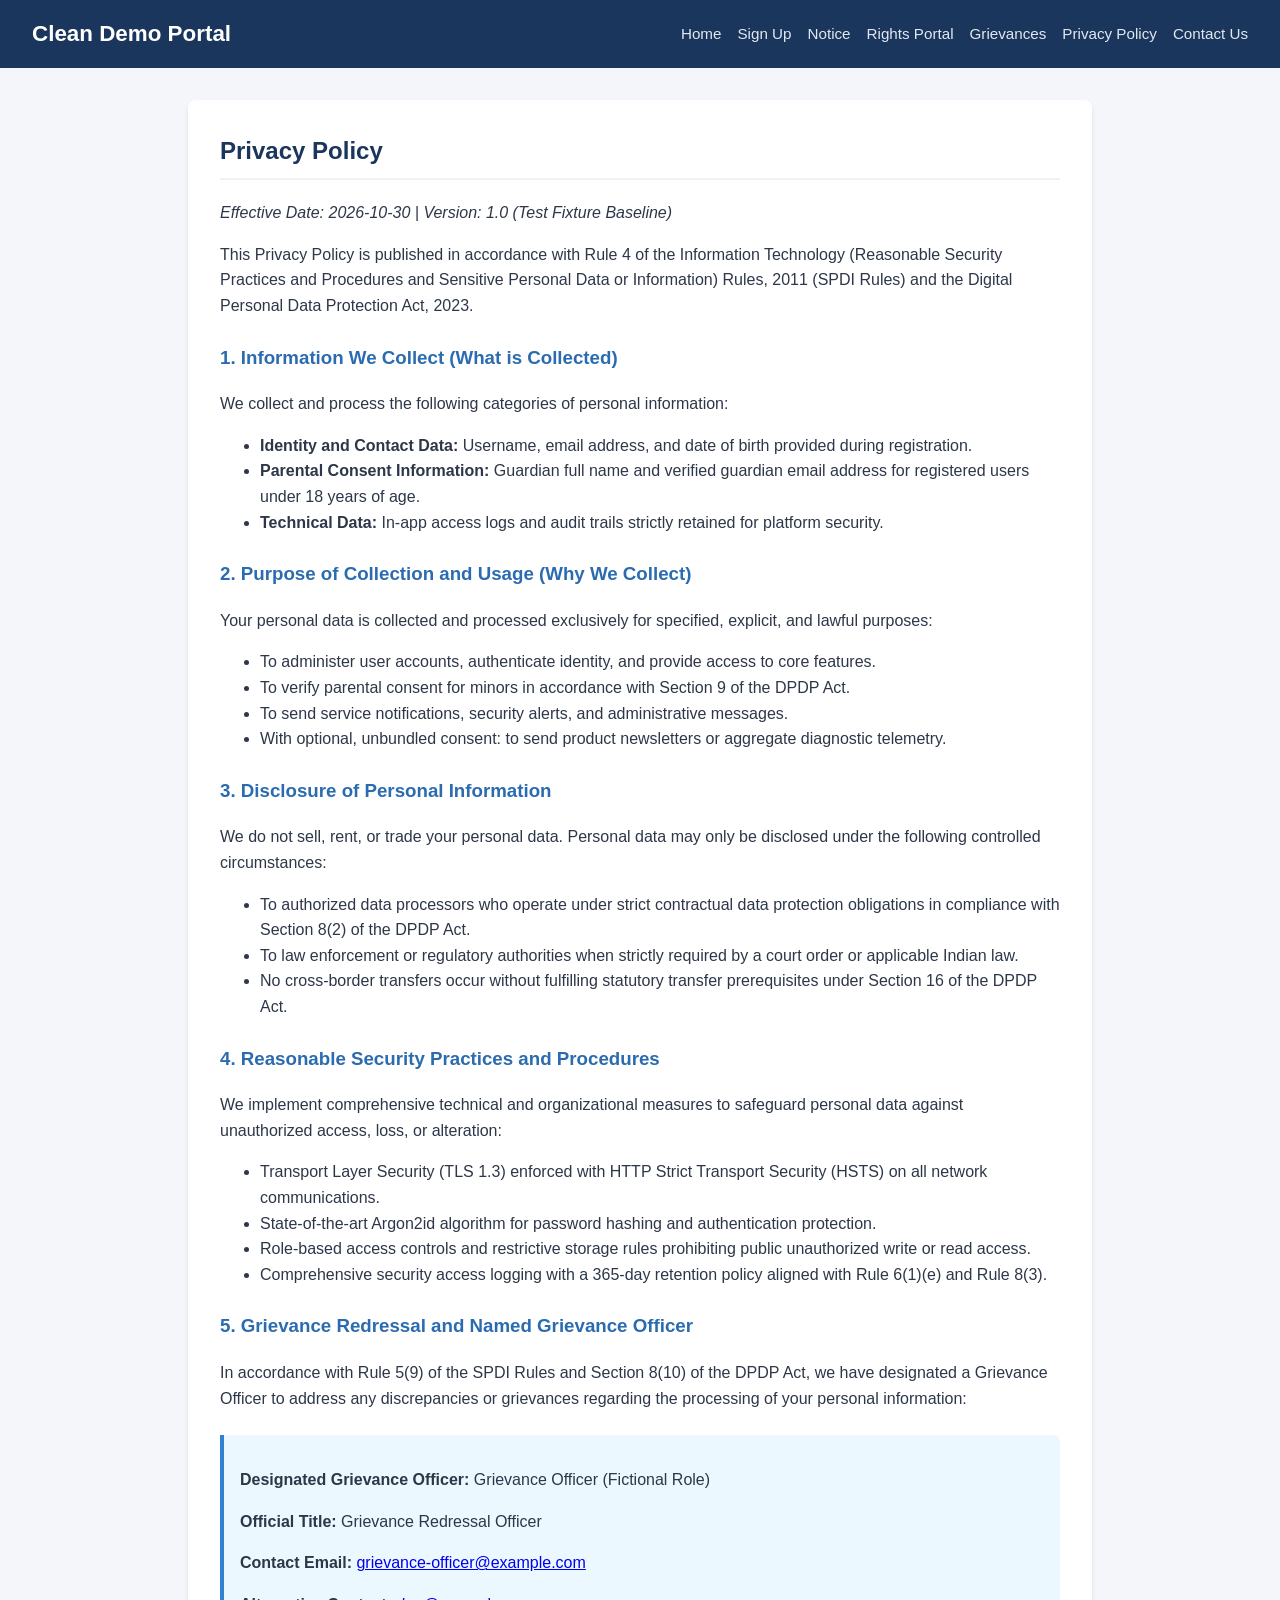
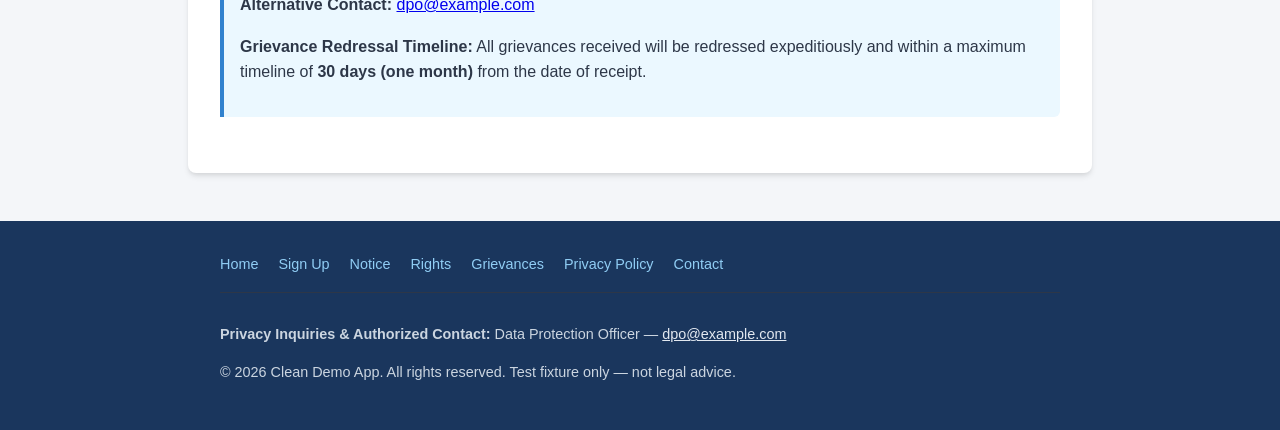
==== demo/clean-app/privacy.html @ c6e099b9 "Add demo fixtures (flawed and clean apps) and expected findings" ====
<!DOCTYPE html>
<html lang="en">
<head>
  <meta charset="UTF-8">
  <meta name="viewport" content="width=device-width, initial-scale=1.0">
  <title>Clean Demo App - Privacy Policy</title>
  <link rel="stylesheet" href="css/style.css">
</head>
<body>
  <header>
    <h1>Clean Demo Portal</h1>
    <nav>
      <a href="index.html">Home</a>
      <a href="signup.html">Sign Up</a>
      <a href="notice.html">Notice</a>
      <a href="rights.html">Rights Portal</a>
      <a href="grievance.html">Grievances</a>
      <a href="privacy.html">Privacy Policy</a>
      <a href="contact.html">Contact Us</a>
    </nav>
  </header>

  <main>
    <h2>Privacy Policy</h2>
    <p><em>Effective Date: 2026-10-30 | Version: 1.0 (Test Fixture Baseline)</em></p>
    <p>This Privacy Policy is published in accordance with Rule 4 of the Information Technology (Reasonable Security Practices and Procedures and Sensitive Personal Data or Information) Rules, 2011 (SPDI Rules) and the Digital Personal Data Protection Act, 2023.</p>

    <!-- SPDI Element 1 & 2: Type of personal data collected (what is collected) -->
    <h3>1. Information We Collect (What is Collected)</h3>
    <p>We collect and process the following categories of personal information:</p>
    <ul>
      <li><strong>Identity and Contact Data:</strong> Username, email address, and date of birth provided during registration.</li>
      <li><strong>Parental Consent Information:</strong> Guardian full name and verified guardian email address for registered users under 18 years of age.</li>
      <li><strong>Technical Data:</strong> In-app access logs and audit trails strictly retained for platform security.</li>
    </ul>

    <!-- SPDI Element 3: Purpose of collection and usage (why) -->
    <h3>2. Purpose of Collection and Usage (Why We Collect)</h3>
    <p>Your personal data is collected and processed exclusively for specified, explicit, and lawful purposes:</p>
    <ul>
      <li>To administer user accounts, authenticate identity, and provide access to core features.</li>
      <li>To verify parental consent for minors in accordance with Section 9 of the DPDP Act.</li>
      <li>To send service notifications, security alerts, and administrative messages.</li>
      <li>With optional, unbundled consent: to send product newsletters or aggregate diagnostic telemetry.</li>
    </ul>

    <!-- SPDI Element 4: Disclosure of information -->
    <h3>3. Disclosure of Personal Information</h3>
    <p>We do not sell, rent, or trade your personal data. Personal data may only be disclosed under the following controlled circumstances:</p>
    <ul>
      <li>To authorized data processors who operate under strict contractual data protection obligations in compliance with Section 8(2) of the DPDP Act.</li>
      <li>To law enforcement or regulatory authorities when strictly required by a court order or applicable Indian law.</li>
      <li>No cross-border transfers occur without fulfilling statutory transfer prerequisites under Section 16 of the DPDP Act.</li>
    </ul>

    <!-- SPDI Element 5: Reasonable security practices -->
    <h3>4. Reasonable Security Practices and Procedures</h3>
    <p>We implement comprehensive technical and organizational measures to safeguard personal data against unauthorized access, loss, or alteration:</p>
    <ul>
      <li>Transport Layer Security (TLS 1.3) enforced with HTTP Strict Transport Security (HSTS) on all network communications.</li>
      <li>State-of-the-art Argon2id algorithm for password hashing and authentication protection.</li>
      <li>Role-based access controls and restrictive storage rules prohibiting public unauthorized write or read access.</li>
      <li>Comprehensive security access logging with a 365-day retention policy aligned with Rule 6(1)(e) and Rule 8(3).</li>
    </ul>

    <!-- SPDI Element 6: Named Grievance Officer and contact details -->
    <h3>5. Grievance Redressal and Named Grievance Officer</h3>
    <p>In accordance with Rule 5(9) of the SPDI Rules and Section 8(10) of the DPDP Act, we have designated a Grievance Officer to address any discrepancies or grievances regarding the processing of your personal information:</p>
    <div class="notice-banner">
      <p><strong>Designated Grievance Officer:</strong> Grievance Officer (Fictional Role)</p>
      <p><strong>Official Title:</strong> Grievance Redressal Officer</p>
      <p><strong>Contact Email:</strong> <a href="mailto:grievance-officer@example.com">grievance-officer@example.com</a></p>
      <p><strong>Alternative Contact:</strong> <a href="mailto:dpo@example.com">dpo@example.com</a></p>
      <p><strong>Grievance Redressal Timeline:</strong> All grievances received will be redressed expeditiously and within a maximum timeline of <strong>30 days (one month)</strong> from the date of receipt.</p>
    </div>
  </main>

  <footer>
    <div class="footer-content">
      <div class="footer-nav">
        <a href="index.html">Home</a>
        <a href="signup.html">Sign Up</a>
        <a href="notice.html">Notice</a>
        <a href="rights.html">Rights</a>
        <a href="grievance.html">Grievances</a>
        <a href="privacy.html">Privacy Policy</a>
        <a href="contact.html">Contact</a>
      </div>
      <div class="footer-contact">
        <p><strong>Privacy Inquiries &amp; Authorized Contact:</strong> Data Protection Officer &mdash; <a href="mailto:dpo@example.com">dpo@example.com</a></p>
        <p>&copy; 2026 Clean Demo App. All rights reserved. Test fixture only &mdash; not legal advice.</p>
      </div>
    </div>
  </footer>
</body>
</html>
---- demo/clean-app/css/style.css ----
/* Demo Clean App - Styling with Self-Hosted Font Reference */
@font-face {
  font-family: 'Roboto';
  src: url('../fonts/roboto.woff2') format('woff2');
  font-weight: 400;
  font-style: normal;
  font-display: swap;
}

body {
  font-family: 'Roboto', -apple-system, BlinkMacSystemFont, "Segoe UI", sans-serif;
  margin: 0;
  padding: 0;
  background-color: #f4f6f9;
  color: #2d3748;
  line-height: 1.6;
}

header {
  background-color: #1a365d;
  color: #ffffff;
  padding: 1rem 2rem;
  display: flex;
  justify-content: space-between;
  align-items: center;
  flex-wrap: wrap;
}

header h1 {
  margin: 0;
  font-size: 1.4rem;
}

nav {
  display: flex;
  gap: 1rem;
  flex-wrap: wrap;
}

nav a {
  color: #e2e8f0;
  text-decoration: none;
  font-weight: 500;
  font-size: 0.95rem;
}

nav a:hover {
  color: #ffffff;
  text-decoration: underline;
}

main {
  max-width: 840px;
  margin: 2rem auto;
  padding: 2rem;
  background-color: #ffffff;
  border-radius: 8px;
  box-shadow: 0 4px 6px -1px rgba(0, 0, 0, 0.1), 0 2px 4px -1px rgba(0, 0, 0, 0.06);
}

h2 {
  color: #1a365d;
  border-bottom: 2px solid #edf2f7;
  padding-bottom: 0.5rem;
  margin-top: 0;
}

h3 {
  color: #2b6cb0;
  margin-top: 1.5rem;
}

.form-group {
  margin-bottom: 1.25rem;
}

.form-group label {
  display: block;
  margin-bottom: 0.35rem;
  font-weight: 600;
}

.form-group input[type="text"],
.form-group input[type="email"],
.form-group input[type="password"],
.form-group input[type="date"],
.form-group select,
.form-group textarea {
  width: 100%;
  padding: 0.6rem 0.75rem;
  border: 1px solid #cbd5e0;
  border-radius: 6px;
  box-sizing: border-box;
  font-family: inherit;
  font-size: 1rem;
}

.form-group small {
  display: block;
  color: #718096;
  margin-top: 0.25rem;
  font-size: 0.85rem;
}

fieldset.consent-group {
  border: 1px solid #cbd5e0;
  border-radius: 6px;
  padding: 1.25rem;
  margin: 1.5rem 0;
  background-color: #f7fafc;
}

fieldset.consent-group legend {
  font-weight: bold;
  color: #2d3748;
  padding: 0 0.5rem;
}

.consent-option {
  margin-bottom: 1rem;
}

.consent-option:last-child {
  margin-bottom: 0;
}

.consent-option label {
  display: flex;
  align-items: flex-start;
  gap: 0.75rem;
  cursor: pointer;
  font-weight: normal;
}

.consent-option input[type="checkbox"] {
  margin-top: 0.25rem;
  width: 1.1rem;
  height: 1.1rem;
}

.parental-branch {
  border: 1px solid #ecc94b;
  background-color: #fffff0;
  border-radius: 6px;
  padding: 1.25rem;
  margin: 1.5rem 0;
}

.parental-branch h3 {
  color: #975a16;
  margin-top: 0;
}

.notice-banner {
  background-color: #ebf8ff;
  border-left: 4px solid #3182ce;
  padding: 1rem;
  margin: 1.5rem 0;
  border-radius: 0 6px 6px 0;
}

button.btn-primary {
  background-color: #2b6cb0;
  color: #ffffff;
  border: none;
  padding: 0.75rem 1.75rem;
  border-radius: 6px;
  font-size: 1rem;
  font-weight: 600;
  cursor: pointer;
  transition: background-color 0.15s ease-in-out;
}

button.btn-primary:hover {
  background-color: #2c5282;
}

.button-link {
  display: inline-block;
  background-color: #2b6cb0;
  color: #ffffff;
  padding: 0.5rem 1rem;
  text-decoration: none;
  border-radius: 4px;
}

footer {
  background-color: #1a365d;
  color: #cbd5e0;
  padding: 2rem;
  margin-top: 3rem;
  font-size: 0.9rem;
}

.footer-content {
  max-width: 840px;
  margin: 0 auto;
  display: flex;
  flex-direction: column;
  gap: 1rem;
}

.footer-nav {
  display: flex;
  flex-wrap: wrap;
  gap: 1.25rem;
}

.footer-nav a {
  color: #90cdf4;
  text-decoration: none;
}

.footer-nav a:hover {
  text-decoration: underline;
}

.footer-contact {
  border-top: 1px solid #2d3748;
  padding-top: 1rem;
}

.footer-contact a {
  color: #e2e8f0;
}
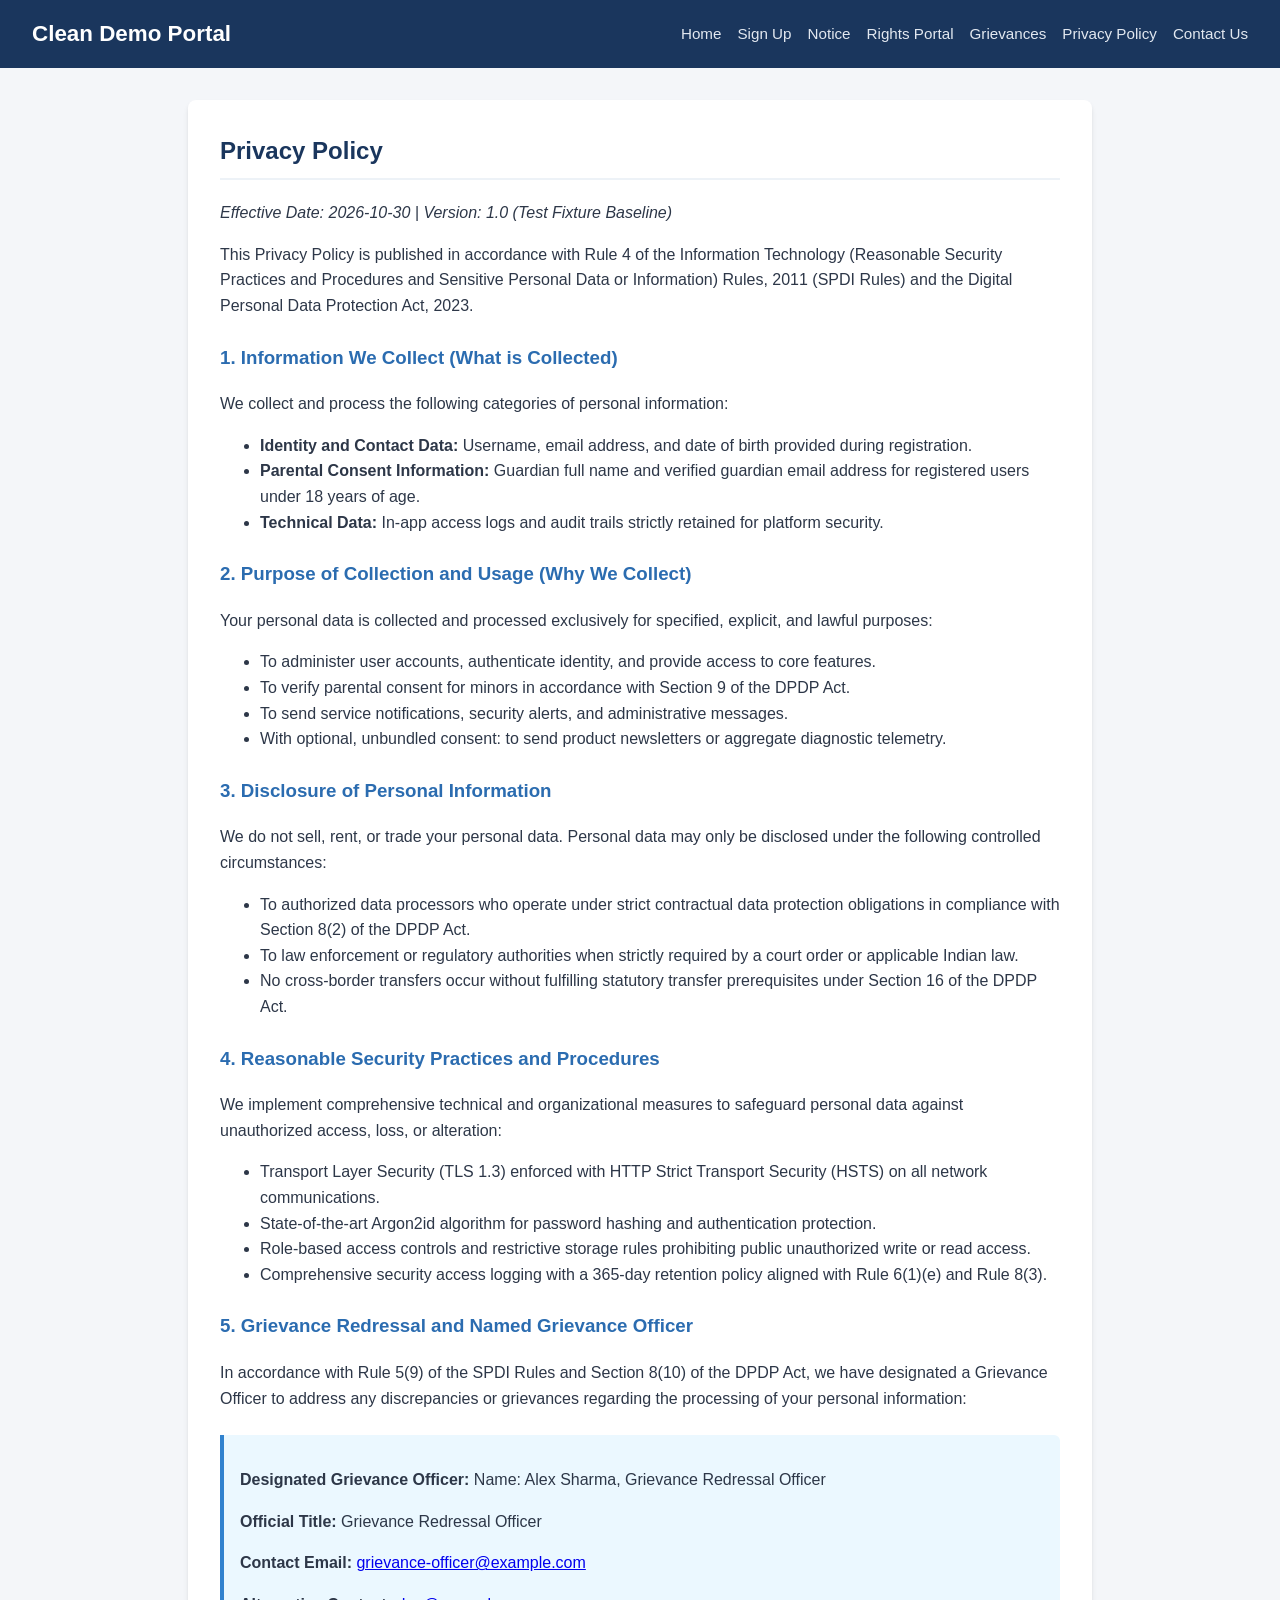
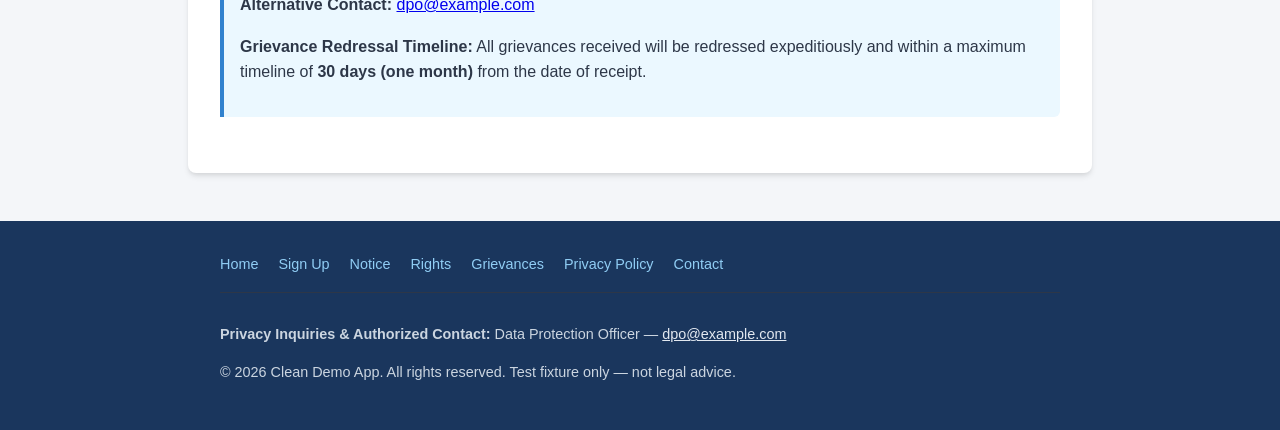
==== commit 274c712e: "Demo: give clean-app Grievance Officer a personal name (fixture matches its spec)" ====
--- a/demo/clean-app/privacy.html
+++ b/demo/clean-app/privacy.html
@@ -67,7 +67,7 @@
     <h3>5. Grievance Redressal and Named Grievance Officer</h3>
     <p>In accordance with Rule 5(9) of the SPDI Rules and Section 8(10) of the DPDP Act, we have designated a Grievance Officer to address any discrepancies or grievances regarding the processing of your personal information:</p>
     <div class="notice-banner">
-      <p><strong>Designated Grievance Officer:</strong> Grievance Officer (Fictional Role)</p>
+      <p><strong>Designated Grievance Officer:</strong> Name: Alex Sharma, Grievance Redressal Officer</p>
       <p><strong>Official Title:</strong> Grievance Redressal Officer</p>
       <p><strong>Contact Email:</strong> <a href="mailto:grievance-officer@example.com">grievance-officer@example.com</a></p>
       <p><strong>Alternative Contact:</strong> <a href="mailto:dpo@example.com">dpo@example.com</a></p>
